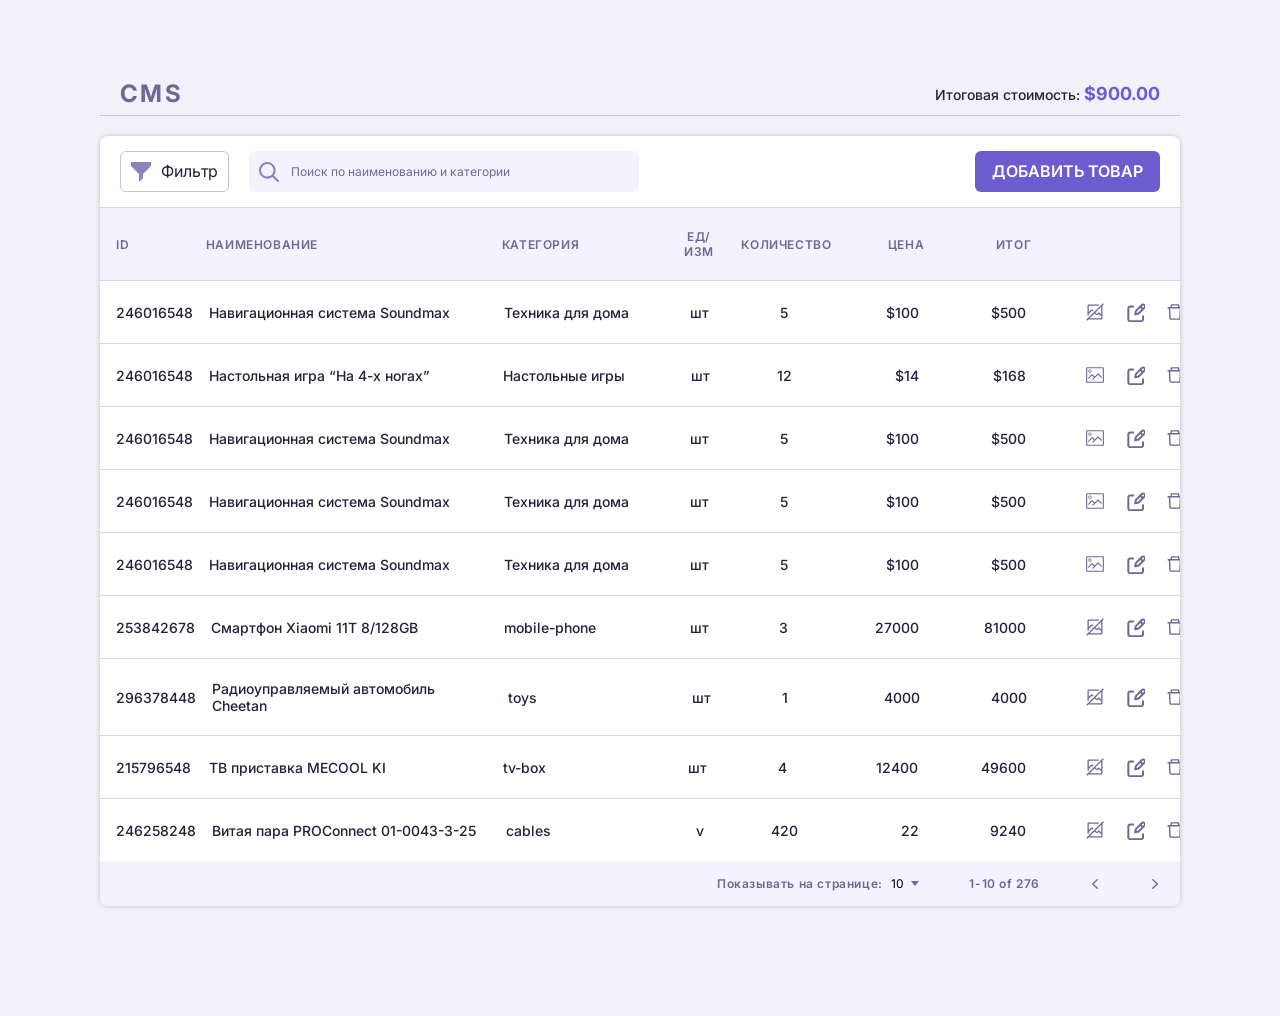
==== crm.html @ a576fb85 "Modul 5 lesson 3 ready: createRow and renderGoods" ====
<!DOCTYPE html>
<html lang="ru">
<head>
  <meta charset="UTF-8">
  <meta http-equiv="X-UA-Compatible" content="IE=edge">
  <meta name="viewport" content="width=device-width, initial-scale=1.0">
  <link rel="preconnect" href="https://fonts.googleapis.com">
  <link rel="preconnect" href="https://fonts.gstatic.com" crossorigin>
  <link href="https://fonts.googleapis.com/css2?family=Inter:wght@400;600;700&display=swap" rel="stylesheet">
  <link rel="stylesheet" href="css/style.css">
  <script src="js/goods.js" defer></script>
  <script src="js/main.js" defer></script>
  <title>CRM</title>
</head>
<body class="page-crm">
  <!-- Таблица с товарами -->
  <div class="container products">

    <div class="products__headers">
      <h1 class="products__title">CMS</h1>
      <div class="products__total">
        Итоговая стоимость:
        <span class="products__total-price">$900.00</span>
      </div>
    </div>

    <div class="products__wrapper">
      <div class="products__control products__control--top">
        <button class="products__filter-btn">Фильтр</button>
        <form class="products__search" action="#" method="post">
          <input class="products__search-btn" type="submit" value="">
          <input class="products__search-input" type="text" name="search" placeholder="Поиск по наименованию и категории">
        </form>
        <button class="products__add-btn btn" type="submit">Добавить товар</button>
      </div>
      <div class="table__wrapper">
        <table class="products__list">
          <tr class="products__list-header">
            <td>ID</td>
            <td>Наименование</td>
            <td>Категория</td>
            <td>Ед/изм</td>
            <td>Количество</td>
            <td>Цена</td>
            <td>Итог</td>
            <td></td>
          </tr>
          <tr>
            <td>246016548</td>
            <td>Навигационная система Soundmax</td>
            <td>Техника для дома</td>
            <td>шт</td>
            <td>5</td>
            <td>$100</td>
            <td>$500</td>
            <td>
              <div class="products__actions">
                <button class="products__actions-btn"></button>
                <button class="products__actions-btn products__actions-btn--edit"></button>
                <button class="products__actions-btn products__actions-btn--delete"></button>
              </div>
            </td>
          </tr>
          <tr>
            <td>246016548</td>
            <td>Настольная игра “На 4-х ногах”</td>
            <td>Настольные игры</td>
            <td>шт</td>
            <td>12</td>
            <td>$14</td>
            <td>$168</td>
            <td>
              <div class="products__actions">
                <button class="products__actions-btn products__actions-btn--img"></button>
                <button class="products__actions-btn products__actions-btn--edit"></button>
                <button class="products__actions-btn products__actions-btn--delete"></button>
              </div>
            </td>
          </tr>
          <tr>
            <td>246016548</td>
            <td>Навигационная система Soundmax</td>
            <td>Техника для дома</td>
            <td>шт</td>
            <td>5</td>
            <td>$100</td>
            <td>$500</td>
            <td>
              <div class="products__actions">
                <button class="products__actions-btn products__actions-btn--img"></button>
                <button class="products__actions-btn products__actions-btn--edit"></button>
                <button class="products__actions-btn products__actions-btn--delete"></button>
              </div>
            </td>
          </tr>
          <tr>
            <td>246016548</td>
            <td>Навигационная система Soundmax</td>
            <td>Техника для дома</td>
            <td>шт</td>
            <td>5</td>
            <td>$100</td>
            <td>$500</td>
            <td>
              <div class="products__actions">
                <button class="products__actions-btn products__actions-btn--img"></button>
                <button class="products__actions-btn products__actions-btn--edit"></button>
                <button class="products__actions-btn products__actions-btn--delete"></button>
              </div>
            </td>
          </tr>
          <tr>
            <td>246016548</td>
            <td>Навигационная система Soundmax</td>
            <td>Техника для дома</td>
            <td>шт</td>
            <td>5</td>
            <td>$100</td>
            <td>$500</td>
            <td>
              <div class="products__actions">
                <button class="products__actions-btn products__actions-btn--img"></button>
                <button class="products__actions-btn products__actions-btn--edit"></button>
                <button class="products__actions-btn products__actions-btn--delete"></button>
              </div>
            </td>
          </tr>
        </table>
      </div>
      <div class="products__control products__control--bottom">
        <div class="products__view">
          <span class="products__view-text">Показывать на странице:</span>
          <select class="products__view-select" name="view-count">
            <option value="10">10</option>
            <option value="25">25</option>
            <option value="50">50</option>
          </select>
        </div>
        <div class="products__control-page">1-10 of 276</div>
        <button class="products__prev-btn"></button>
        <button class="products__next-btn"></button>
      </div>
    </div>

  </div>
  <!-- Модальное окно -->
  <div class="overlay">
    <div class="modal">
      <div class="modal__headers">
        <h3 class="modal__title">Добавить товар</h3>
        <div class="modal__info">id: 201910241</div>
      </div>
      <button class="modal__btn-close"></button>
      <form class="form" action="https://jsonplaceholder.typicode.com/posts" method="post">
        <fieldset class="form__inner">
          <label class="form__label form__label--name">
            <span class="form__label-text">Наименование</span>
            <input class="form__field-text" type="text" name="name">
          </label>
          <label class="form__label form__label--category">
            <span class="form__label-text">Категория</span>
            <input class="form__field-text" type="text" name="category">
          </label>
          <label class="form__label form__label--units">
            <span class="form__label-text">Единицы измерения</span>
            <input class="form__field-text" type="text" name="units">
          </label>

          <div class="form__discont">
            <label class="form__label" for="discont">
              <span class="form__label-text">Дисконт</span>
            </label>
            <label class="checkbox">
              <input class="checkbox__input" type="checkbox" name="discont">
            </label>
            <input class="form__field-text" type="text" name="discont_text" id="discont">
          </div>

          <label class="form__label form__label--description">
            <span class="form__label-text">Описание</span>
            <textarea class="form__description" name="description" cols="20" rows="2"></textarea>
          </label>
          <label class="form__label form__label--count">
            <span class="form__label-text">Количество</span>
            <input class="form__field-text" type="text" name="count">
          </label>
          <label class="form__label form__label--price">
            <span class="form__label-text">Цена</span>
            <input class="form__field-text" type="text" name="price">
          </label>
          <div class="form__notice">
            Изображение не должно превышать размер 1 Мб
          </div>
          <button class="form__btn btn form__btn--add-img" type="submit">Добавить изображение</button>
          <div class="form__downloads">
            <div class="form__downloads-inner">
              <img class="form__downloads-image" src="img/product-photo.jpg" alt="product photo">
            </div>
          </div>
          <!-- <input type="file" name="image"> -->
          <!-- <input type="hidden" name="id" value="101"> -->
        </fieldset>
        <fieldset class="form__outer">
          <div class="form__total">
            Итоговая стоимость:
            <p class="form__total-price">$900.00</p>
          </div>
          <button class="form__btn btn" type="submit">Добавить товар</button>
        </fieldset>
      </form>
    </div>
    <!-- Модальное окно: что-то пошло не так -->
    <div class="modal-wrong">
      <button class="modal__btn-close"></button>
      <img class="modal-wrong__img" src="img/wrong.svg" alt="Something went wrong">
      <div class="modal-wrong__text">Что-то пошло не так</div>
    </div>

  </div>
</body>
</html>
---- css/style.css ----
@import url(normalize.css);
@import url(fonts.css);
@import url(global.css);
@import url(blog_article.css);
@import url(modal.css);
@import url(header.css);
@import url(banner.css);
@import url(promo.css);
@import url(products.css);
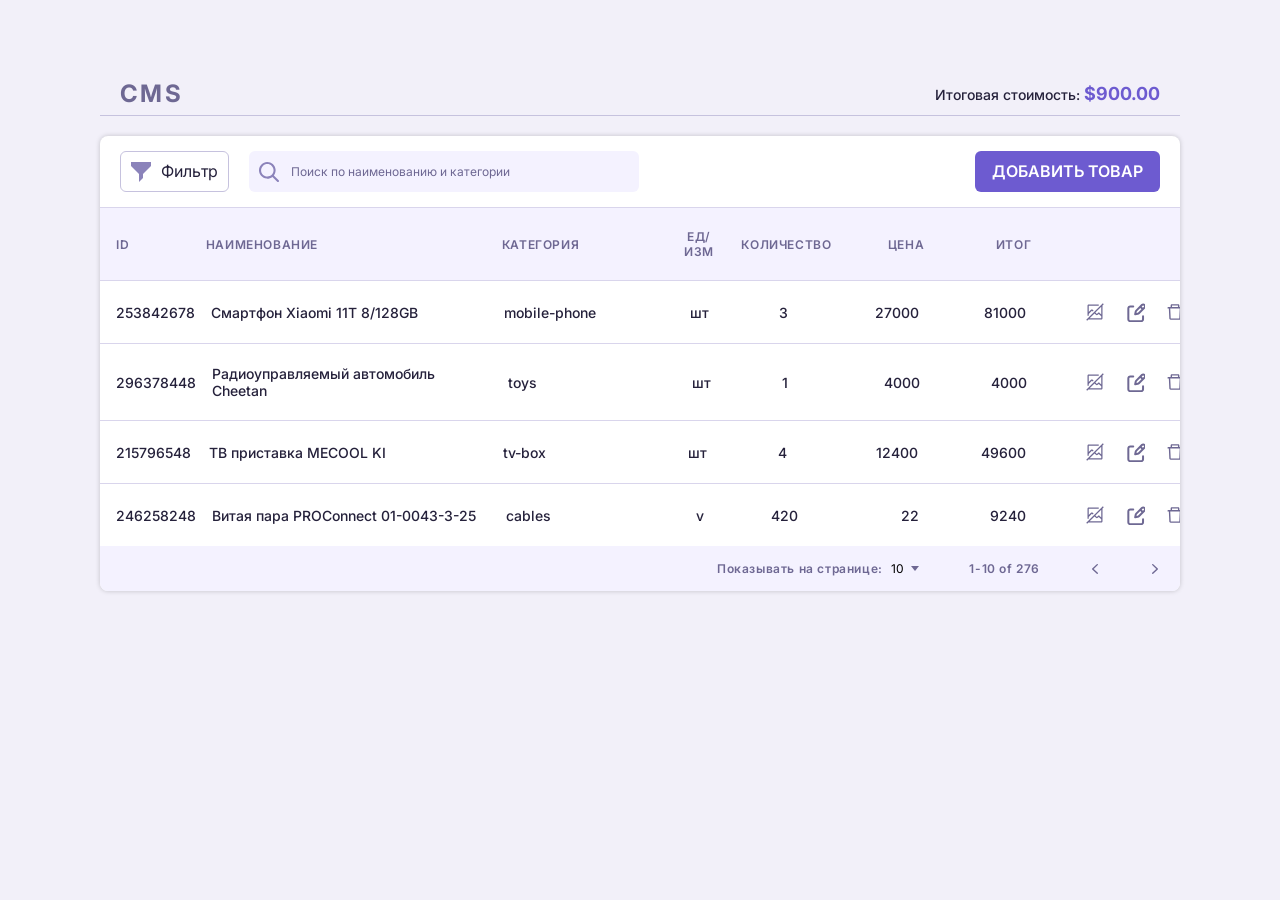
==== commit 6e15c12a: "Modul 5-6 ready: no stopPropagation & row deleting" ====
--- a/crm.html
+++ b/crm.html
@@ -45,7 +45,7 @@
             <td>Итог</td>
             <td></td>
           </tr>
-          <tr>
+          <!-- <tr>
             <td>246016548</td>
             <td>Навигационная система Soundmax</td>
             <td>Техника для дома</td>
@@ -124,7 +124,7 @@
                 <button class="products__actions-btn products__actions-btn--delete"></button>
               </div>
             </td>
-          </tr>
+          </tr> -->
         </table>
       </div>
       <div class="products__control products__control--bottom">
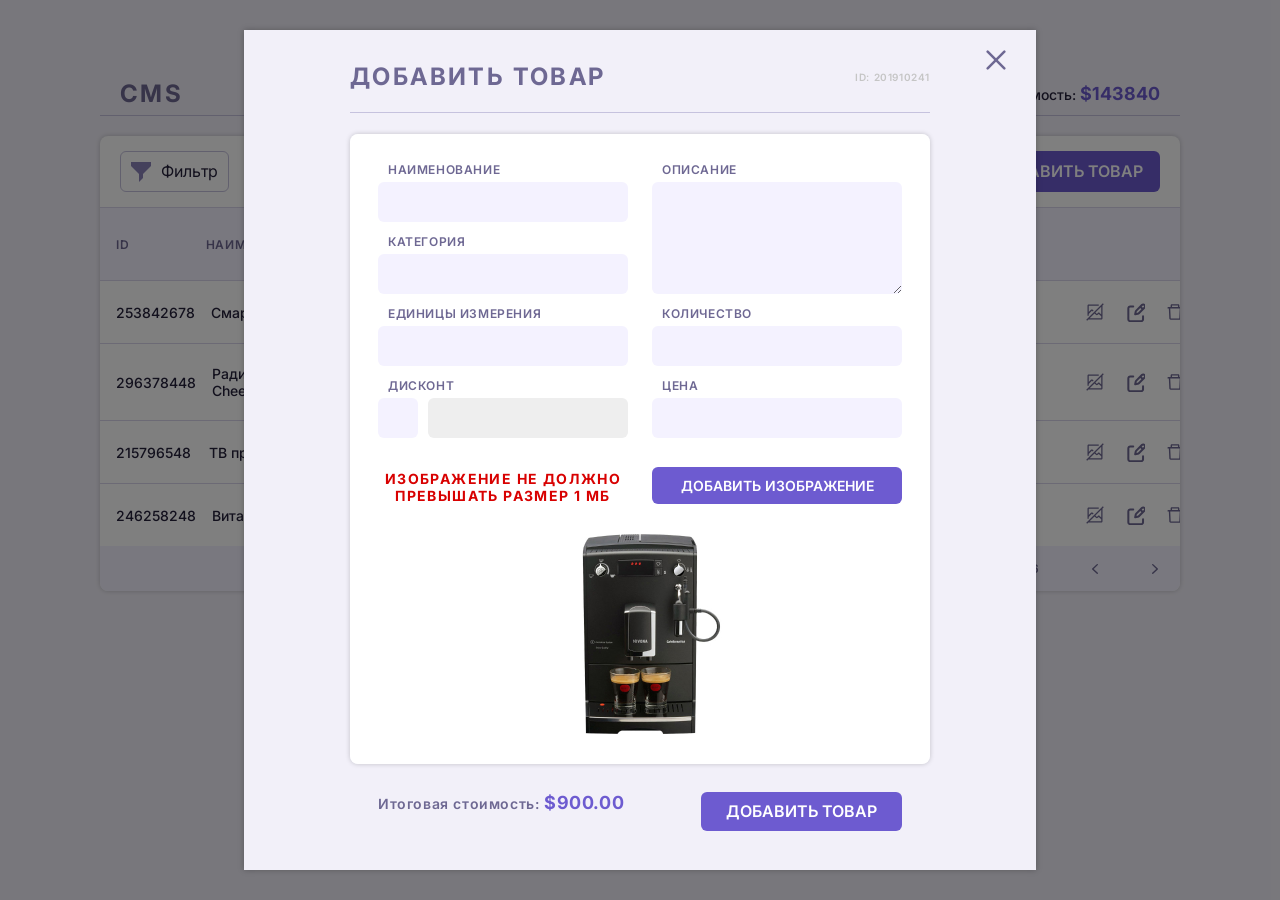
==== commit 8de36104: "Modul 5-7 ready: form actions discount & add product" ====
--- a/crm.html
+++ b/crm.html
@@ -8,6 +8,7 @@
   <link rel="preconnect" href="https://fonts.gstatic.com" crossorigin>
   <link href="https://fonts.googleapis.com/css2?family=Inter:wght@400;600;700&display=swap" rel="stylesheet">
   <link rel="stylesheet" href="css/style.css">
+  <script src="js/generate_id.js" defer></script>
   <script src="js/goods.js" defer></script>
   <script src="js/main.js" defer></script>
   <title>CRM</title>
@@ -20,7 +21,7 @@
       <h1 class="products__title">CMS</h1>
       <div class="products__total">
         Итоговая стоимость:
-        <span class="products__total-price">$900.00</span>
+        <p class="products__total-price">$900.00</p>
       </div>
     </div>
 
@@ -144,7 +145,7 @@
 
   </div>
   <!-- Модальное окно -->
-  <div class="overlay">
+  <div class="overlay overlay--show">
     <div class="modal">
       <div class="modal__headers">
         <h3 class="modal__title">Добавить товар</h3>
@@ -155,15 +156,15 @@
         <fieldset class="form__inner">
           <label class="form__label form__label--name">
             <span class="form__label-text">Наименование</span>
-            <input class="form__field-text" type="text" name="name">
+            <input class="form__field-text" type="text" name="title" required>
           </label>
           <label class="form__label form__label--category">
             <span class="form__label-text">Категория</span>
-            <input class="form__field-text" type="text" name="category">
+            <input class="form__field-text" type="text" name="category" required>
           </label>
           <label class="form__label form__label--units">
             <span class="form__label-text">Единицы измерения</span>
-            <input class="form__field-text" type="text" name="units">
+            <input class="form__field-text" type="text" name="units" required>
           </label>
 
           <div class="form__discont">
@@ -171,22 +172,22 @@
               <span class="form__label-text">Дисконт</span>
             </label>
             <label class="checkbox">
-              <input class="checkbox__input" type="checkbox" name="discont">
+              <input class="checkbox__input" type="checkbox" name="discont_on">
             </label>
-            <input class="form__field-text" type="text" name="discont_text" id="discont">
+            <input class="form__field-text" type="number" name="discont" id="discont" disabled required>
           </div>
 
           <label class="form__label form__label--description">
             <span class="form__label-text">Описание</span>
-            <textarea class="form__description" name="description" cols="20" rows="2"></textarea>
+            <textarea class="form__description" name="description" cols="20" rows="2" required></textarea>
           </label>
           <label class="form__label form__label--count">
             <span class="form__label-text">Количество</span>
-            <input class="form__field-text" type="text" name="count">
+            <input class="form__field-text" type="number" name="count" required>
           </label>
           <label class="form__label form__label--price">
             <span class="form__label-text">Цена</span>
-            <input class="form__field-text" type="text" name="price">
+            <input class="form__field-text" type="number" name="price" required>
           </label>
           <div class="form__notice">
             Изображение не должно превышать размер 1 Мб
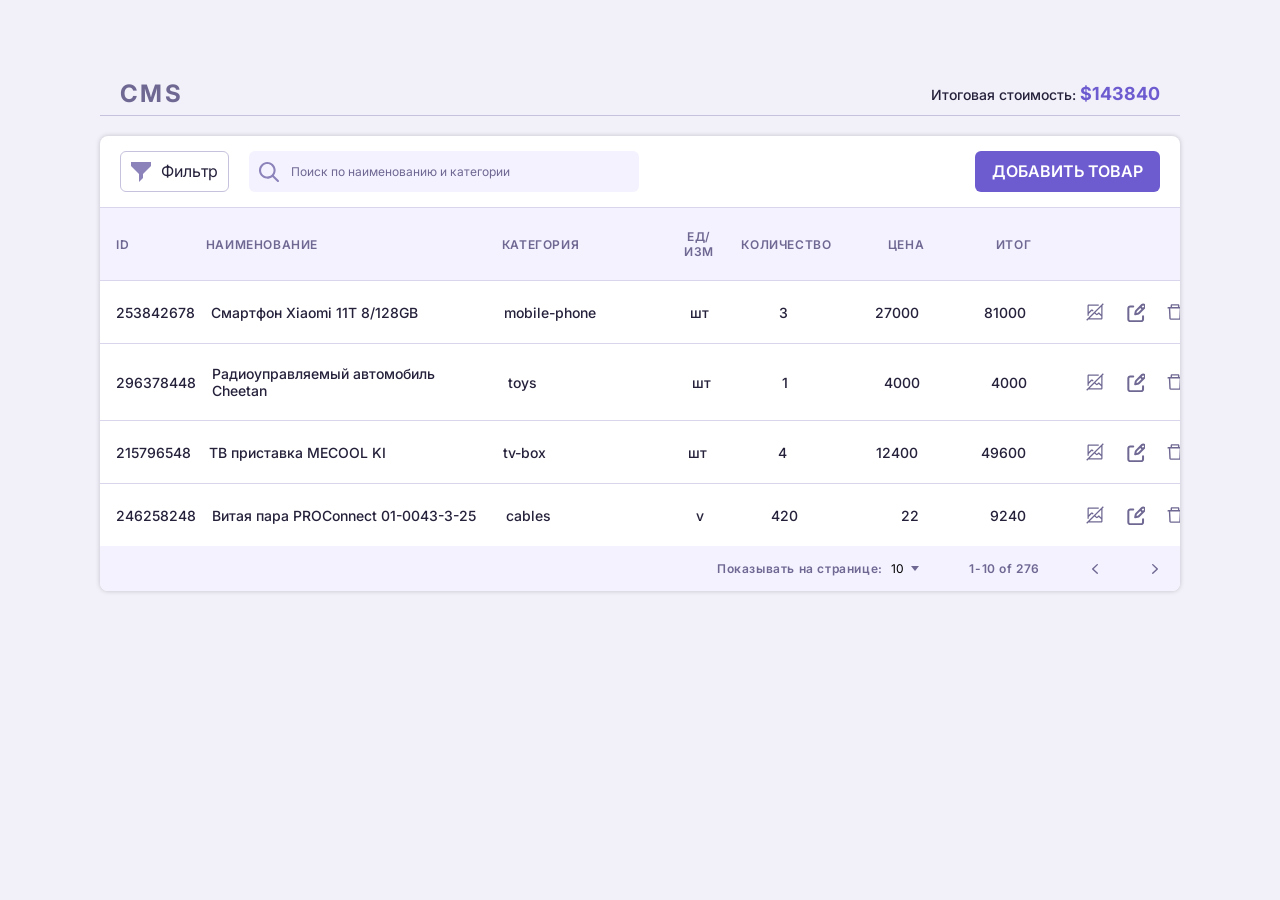
==== commit 74166708: "Modul 5-10 ready: split CRM into modules" ====
--- a/crm.html
+++ b/crm.html
@@ -8,9 +8,7 @@
   <link rel="preconnect" href="https://fonts.gstatic.com" crossorigin>
   <link href="https://fonts.googleapis.com/css2?family=Inter:wght@400;600;700&display=swap" rel="stylesheet">
   <link rel="stylesheet" href="css/style.css">
-  <script src="js/generate_id.js" defer></script>
-  <script src="js/goods.js" defer></script>
-  <script src="js/main.js" defer></script>
+  <script src="js/main.js" type="module"></script>
   <title>CRM</title>
 </head>
 <body class="page-crm">
@@ -145,7 +143,7 @@
 
   </div>
   <!-- Модальное окно -->
-  <div class="overlay overlay--show">
+  <div class="overlay">
     <div class="modal">
       <div class="modal__headers">
         <h3 class="modal__title">Добавить товар</h3>
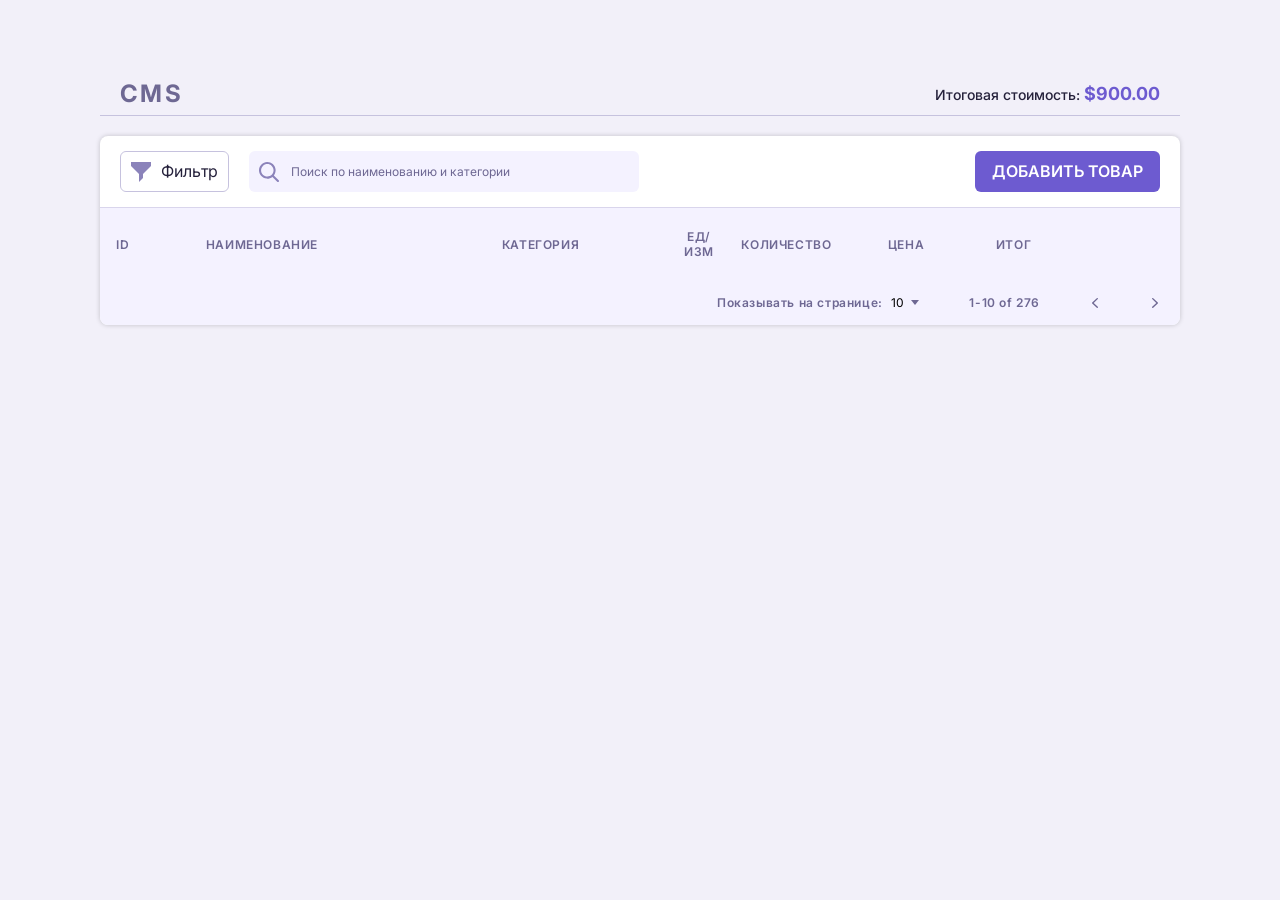
==== commit 95b76365: "Modul 6-6 ready: ajax (glitch, fetch goods)" ====
--- a/crm.html
+++ b/crm.html
@@ -24,6 +24,7 @@
     </div>
 
     <div class="products__wrapper">
+      <!-- <div class="error">Произошла ошибка!</div> -->
       <div class="products__control products__control--top">
         <button class="products__filter-btn">Фильтр</button>
         <form class="products__search" action="#" method="post">
@@ -44,78 +45,14 @@
             <td>Итог</td>
             <td></td>
           </tr>
-          <!-- <tr>
-            <td>246016548</td>
-            <td>Навигационная система Soundmax</td>
-            <td>Техника для дома</td>
+          <!-- <tr data-pic="img/promo-item-3.jpg">
+            <td>10000001</td>
+            <td>Нет в базе: демонстрация ошибки</td>
+            <td>Нет</td>
             <td>шт</td>
-            <td>5</td>
-            <td>$100</td>
-            <td>$500</td>
-            <td>
-              <div class="products__actions">
-                <button class="products__actions-btn"></button>
-                <button class="products__actions-btn products__actions-btn--edit"></button>
-                <button class="products__actions-btn products__actions-btn--delete"></button>
-              </div>
-            </td>
-          </tr>
-          <tr>
-            <td>246016548</td>
-            <td>Настольная игра “На 4-х ногах”</td>
-            <td>Настольные игры</td>
-            <td>шт</td>
-            <td>12</td>
-            <td>$14</td>
-            <td>$168</td>
-            <td>
-              <div class="products__actions">
-                <button class="products__actions-btn products__actions-btn--img"></button>
-                <button class="products__actions-btn products__actions-btn--edit"></button>
-                <button class="products__actions-btn products__actions-btn--delete"></button>
-              </div>
-            </td>
-          </tr>
-          <tr>
-            <td>246016548</td>
-            <td>Навигационная система Soundmax</td>
-            <td>Техника для дома</td>
-            <td>шт</td>
-            <td>5</td>
-            <td>$100</td>
-            <td>$500</td>
-            <td>
-              <div class="products__actions">
-                <button class="products__actions-btn products__actions-btn--img"></button>
-                <button class="products__actions-btn products__actions-btn--edit"></button>
-                <button class="products__actions-btn products__actions-btn--delete"></button>
-              </div>
-            </td>
-          </tr>
-          <tr>
-            <td>246016548</td>
-            <td>Навигационная система Soundmax</td>
-            <td>Техника для дома</td>
-            <td>шт</td>
-            <td>5</td>
-            <td>$100</td>
-            <td>$500</td>
-            <td>
-              <div class="products__actions">
-                <button class="products__actions-btn products__actions-btn--img"></button>
-                <button class="products__actions-btn products__actions-btn--edit"></button>
-                <button class="products__actions-btn products__actions-btn--delete"></button>
-              </div>
-            </td>
-          </tr>
-          <tr>
-            <td>246016548</td>
-            <td>Навигационная система Soundmax</td>
-            <td>Техника для дома</td>
-            <td>шт</td>
-            <td>5</td>
-            <td>$100</td>
-            <td>$500</td>
+            <td>0</td>
+            <td>0000</td>
+            <td>0000</td>
             <td>
               <div class="products__actions">
                 <button class="products__actions-btn products__actions-btn--img"></button>
@@ -154,15 +91,15 @@
         <fieldset class="form__inner">
           <label class="form__label form__label--name">
             <span class="form__label-text">Наименование</span>
-            <input class="form__field-text" type="text" name="title" required>
+            <input class="form__field-text" type="text" name="title" required value="Новый товар">
           </label>
           <label class="form__label form__label--category">
             <span class="form__label-text">Категория</span>
-            <input class="form__field-text" type="text" name="category" required>
+            <input class="form__field-text" type="text" name="category" required value="Продукты">
           </label>
           <label class="form__label form__label--units">
             <span class="form__label-text">Единицы измерения</span>
-            <input class="form__field-text" type="text" name="units" required>
+            <input class="form__field-text" type="text" name="units" required value="кг">
           </label>
 
           <div class="form__discont">
@@ -177,15 +114,15 @@
 
           <label class="form__label form__label--description">
             <span class="form__label-text">Описание</span>
-            <textarea class="form__description" name="description" cols="20" rows="2" required></textarea>
+            <textarea class="form__description" name="description" cols="20" rows="2" required>Новое описание</textarea>
           </label>
           <label class="form__label form__label--count">
             <span class="form__label-text">Количество</span>
-            <input class="form__field-text" type="number" name="count" required>
+            <input class="form__field-text" type="number" name="count" required value="4">
           </label>
           <label class="form__label form__label--price">
             <span class="form__label-text">Цена</span>
-            <input class="form__field-text" type="number" name="price" required>
+            <input class="form__field-text" type="number" name="price" required value="2500">
           </label>
           <div class="form__notice">
             Изображение не должно превышать размер 1 Мб
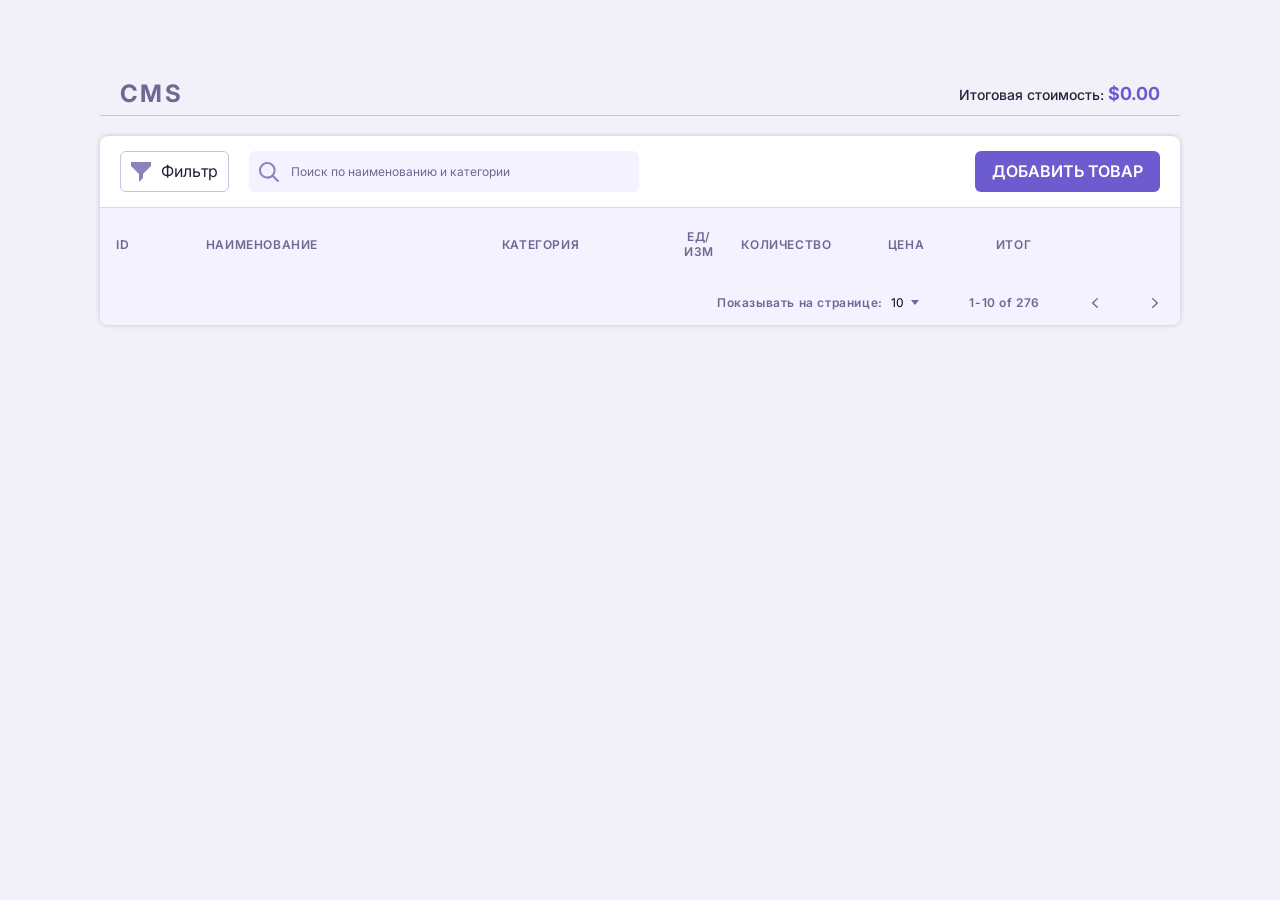
==== commit 98205d79: "Modul 6-7 some fixes" ====
--- a/crm.html
+++ b/crm.html
@@ -19,7 +19,7 @@
       <h1 class="products__title">CMS</h1>
       <div class="products__total">
         Итоговая стоимость:
-        <p class="products__total-price">$900.00</p>
+        <p class="products__total-price">$0.00</p>
       </div>
     </div>
 
@@ -79,79 +79,6 @@
     </div>
 
   </div>
-  <!-- Модальное окно -->
-  <div class="overlay">
-    <div class="modal">
-      <div class="modal__headers">
-        <h3 class="modal__title">Добавить товар</h3>
-        <div class="modal__info">id: 201910241</div>
-      </div>
-      <button class="modal__btn-close"></button>
-      <form class="form" action="https://jsonplaceholder.typicode.com/posts" method="post">
-        <fieldset class="form__inner">
-          <label class="form__label form__label--name">
-            <span class="form__label-text">Наименование</span>
-            <input class="form__field-text" type="text" name="title" required value="Новый товар">
-          </label>
-          <label class="form__label form__label--category">
-            <span class="form__label-text">Категория</span>
-            <input class="form__field-text" type="text" name="category" required value="Продукты">
-          </label>
-          <label class="form__label form__label--units">
-            <span class="form__label-text">Единицы измерения</span>
-            <input class="form__field-text" type="text" name="units" required value="кг">
-          </label>
 
-          <div class="form__discont">
-            <label class="form__label" for="discont">
-              <span class="form__label-text">Дисконт</span>
-            </label>
-            <label class="checkbox">
-              <input class="checkbox__input" type="checkbox" name="discont_on">
-            </label>
-            <input class="form__field-text" type="number" name="discont" id="discont" disabled required>
-          </div>
-
-          <label class="form__label form__label--description">
-            <span class="form__label-text">Описание</span>
-            <textarea class="form__description" name="description" cols="20" rows="2" required>Новое описание</textarea>
-          </label>
-          <label class="form__label form__label--count">
-            <span class="form__label-text">Количество</span>
-            <input class="form__field-text" type="number" name="count" required value="4">
-          </label>
-          <label class="form__label form__label--price">
-            <span class="form__label-text">Цена</span>
-            <input class="form__field-text" type="number" name="price" required value="2500">
-          </label>
-          <div class="form__notice">
-            Изображение не должно превышать размер 1 Мб
-          </div>
-          <button class="form__btn btn form__btn--add-img" type="submit">Добавить изображение</button>
-          <div class="form__downloads">
-            <div class="form__downloads-inner">
-              <img class="form__downloads-image" src="img/product-photo.jpg" alt="product photo">
-            </div>
-          </div>
-          <!-- <input type="file" name="image"> -->
-          <!-- <input type="hidden" name="id" value="101"> -->
-        </fieldset>
-        <fieldset class="form__outer">
-          <div class="form__total">
-            Итоговая стоимость:
-            <p class="form__total-price">$900.00</p>
-          </div>
-          <button class="form__btn btn" type="submit">Добавить товар</button>
-        </fieldset>
-      </form>
-    </div>
-    <!-- Модальное окно: что-то пошло не так -->
-    <div class="modal-wrong">
-      <button class="modal__btn-close"></button>
-      <img class="modal-wrong__img" src="img/wrong.svg" alt="Something went wrong">
-      <div class="modal-wrong__text">Что-то пошло не так</div>
-    </div>
-
-  </div>
 </body>
 </html>
--- a/css/style.css
+++ b/css/style.css
@@ -2,7 +2,7 @@
 @import url(fonts.css);
 @import url(global.css);
 @import url(blog_article.css);
-@import url(modal.css);
+/* @import url(modal.css); */
 @import url(header.css);
 @import url(banner.css);
 @import url(promo.css);
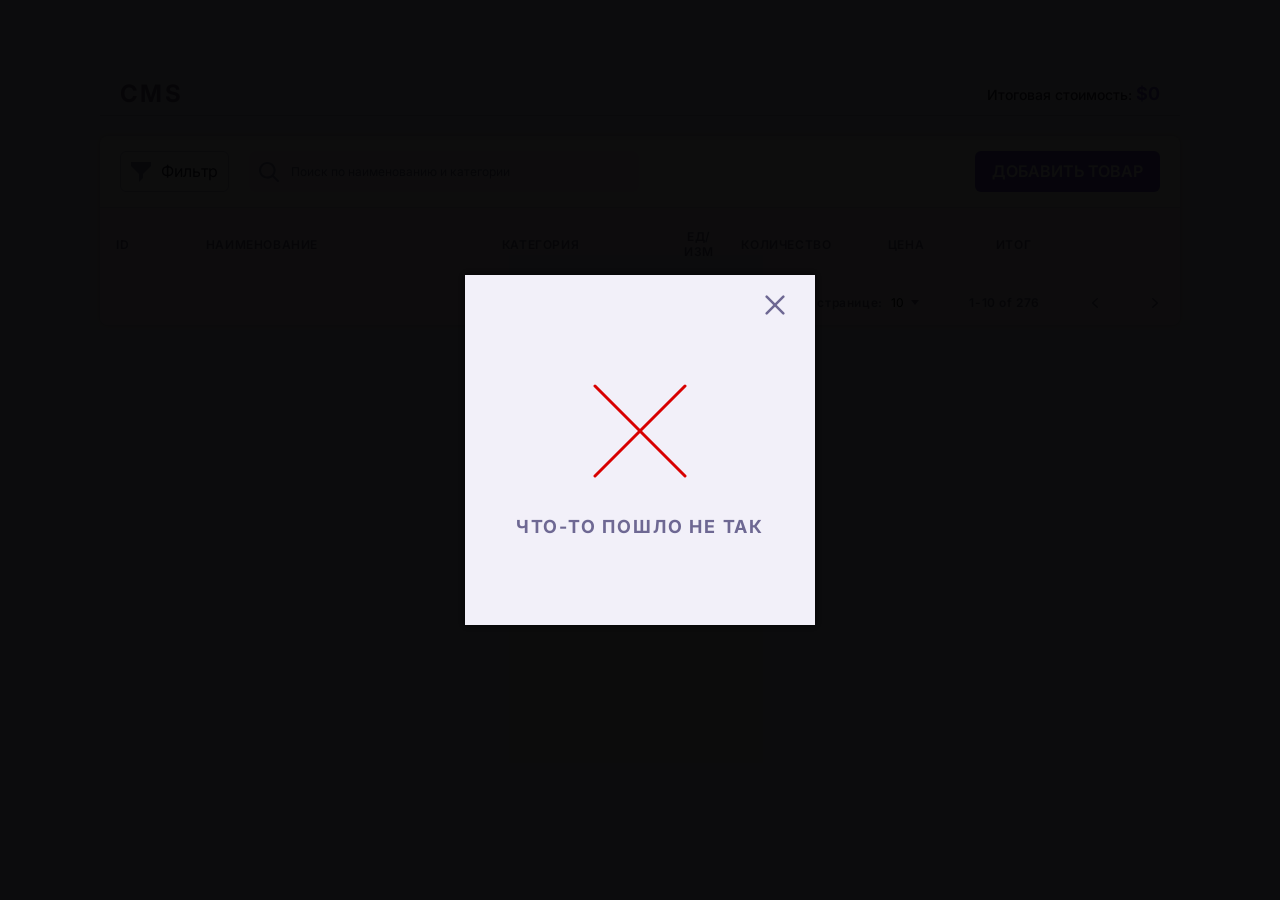
==== commit 35b1a550: "Modul 6 final work has been done" ====
--- a/crm.html
+++ b/crm.html
@@ -4,6 +4,7 @@
   <meta charset="UTF-8">
   <meta http-equiv="X-UA-Compatible" content="IE=edge">
   <meta name="viewport" content="width=device-width, initial-scale=1.0">
+  <link rel="shortcut icon" href="./favicon.ico">
   <link rel="preconnect" href="https://fonts.googleapis.com">
   <link rel="preconnect" href="https://fonts.gstatic.com" crossorigin>
   <link href="https://fonts.googleapis.com/css2?family=Inter:wght@400;600;700&display=swap" rel="stylesheet">
@@ -27,7 +28,7 @@
       <!-- <div class="error">Произошла ошибка!</div> -->
       <div class="products__control products__control--top">
         <button class="products__filter-btn">Фильтр</button>
-        <form class="products__search" action="#" method="post">
+        <form class="products__search" action="/" method="post">
           <input class="products__search-btn" type="submit" value="">
           <input class="products__search-input" type="text" name="search" placeholder="Поиск по наименованию и категории">
         </form>
@@ -35,32 +36,34 @@
       </div>
       <div class="table__wrapper">
         <table class="products__list">
-          <tr class="products__list-header">
-            <td>ID</td>
-            <td>Наименование</td>
-            <td>Категория</td>
-            <td>Ед/изм</td>
-            <td>Количество</td>
-            <td>Цена</td>
-            <td>Итог</td>
-            <td></td>
-          </tr>
-          <!-- <tr data-pic="img/promo-item-3.jpg">
-            <td>10000001</td>
-            <td>Нет в базе: демонстрация ошибки</td>
-            <td>Нет</td>
-            <td>шт</td>
-            <td>0</td>
-            <td>0000</td>
-            <td>0000</td>
-            <td>
-              <div class="products__actions">
-                <button class="products__actions-btn products__actions-btn--img"></button>
-                <button class="products__actions-btn products__actions-btn--edit"></button>
-                <button class="products__actions-btn products__actions-btn--delete"></button>
-              </div>
-            </td>
-          </tr> -->
+          <tbody>
+            <!-- <tr class="products__list-header">
+              <td>ID</td>
+              <td>Наименование</td>
+              <td>Категория</td>
+              <td>Ед/изм</td>
+              <td>Количество</td>
+              <td>Цена</td>
+              <td>Итог</td>
+              <td></td>
+            </tr>
+            <tr data-pic="img/promo-item-3.jpg">
+              <td>10000001</td>
+              <td>Нет в базе: демонстрация ошибки</td>
+              <td>Нет</td>
+              <td>шт</td>
+              <td>0</td>
+              <td>0000</td>
+              <td>0000</td>
+              <td>
+                <div class="products__actions">
+                  <button class="products__actions-btn products__actions-btn--img"></button>
+                  <button class="products__actions-btn products__actions-btn--edit"></button>
+                  <button class="products__actions-btn products__actions-btn--delete"></button>
+                </div>
+              </td>
+            </tr> -->
+          </tbody>
         </table>
       </div>
       <div class="products__control products__control--bottom">
--- a/css/style.css
+++ b/css/style.css
@@ -7,3 +7,4 @@
 @import url(banner.css);
 @import url(promo.css);
 @import url(products.css);
+@import url(preload.css);
